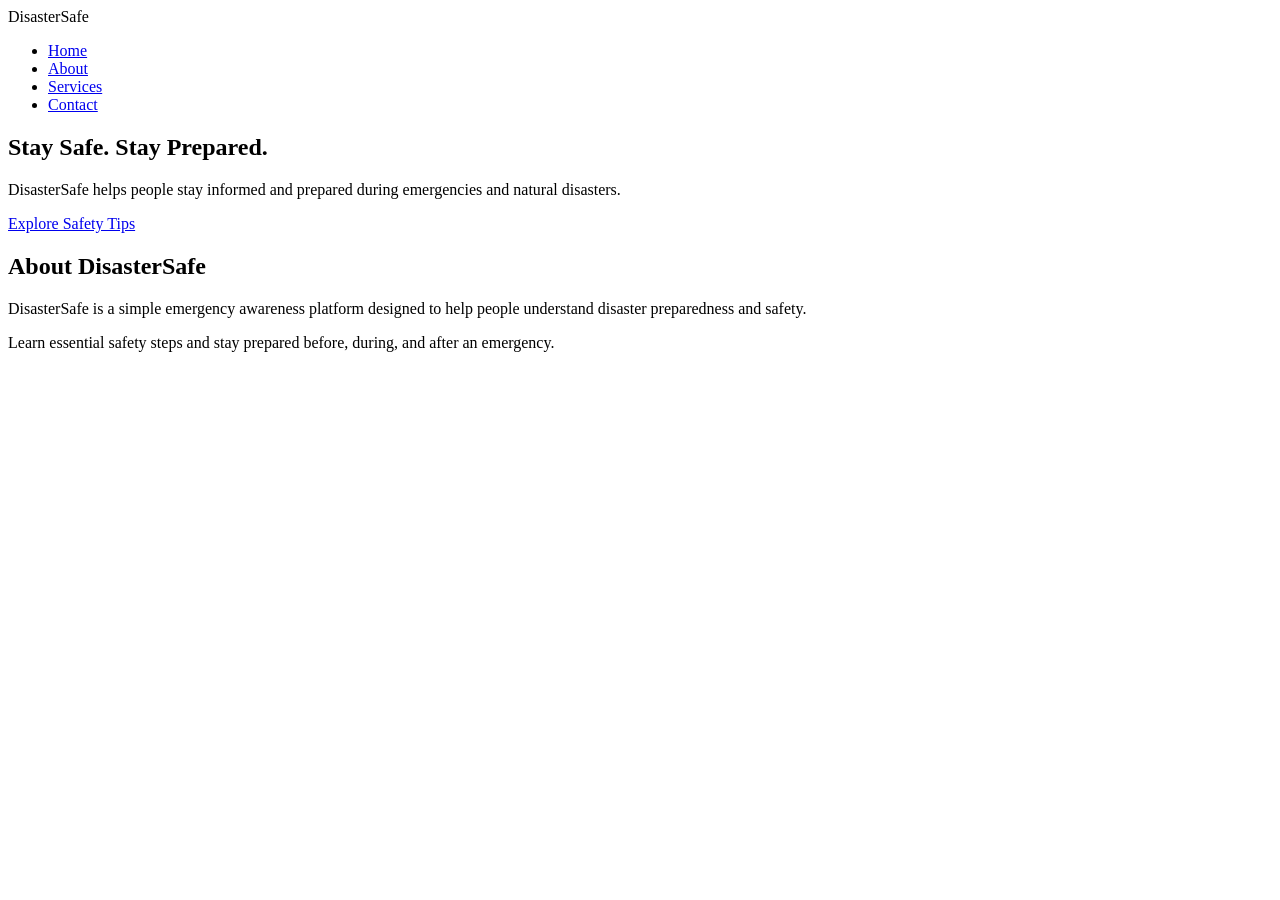
==== WebDev-L1-LandingPage/index.html @ 4199f368 "my index page using  html" ====
<!DOCTYPE html>
<html lang="en">
<head>
    <meta charset="UTF-8">
    <meta name="viewport" content="width=device-width, initial-scale=1.0">
    <title>DisasterSafe - Emergency Support</title>

    <link rel="stylesheet" href="style.css">
</head>

<body>

    <!-- Navigation Bar -->
    <nav class="navbar">
        <div class="logo">DisasterSafe</div>

        <ul class="nav-links">
            <li><a href="#home">Home</a></li>
            <li><a href="#about">About</a></li>
            <li><a href="#services">Services</a></li>
            <li><a href="#contact">Contact</a></li>
        </ul>
    </nav>


    <!-- Hero Section -->
    <section class="hero" id="home">
        <div class="hero-content">
            <h1>Stay Safe. Stay Prepared.</h1>

            <p>
                DisasterSafe helps people stay informed and prepared
                during emergencies and natural disasters.
            </p>

            <a href="#services" class="cta-button">Explore Safety Tips</a>
        </div>
    </section>


    <!-- About Section -->
    <section class="about" id="about">
        <h2>About DisasterSafe</h2>

        <p>
            DisasterSafe is a simple emergency awareness platform designed
            to help people understand disaster preparedness and safety.
        </p>

        <p>
            Learn essential safety steps and stay prepared before,
            during, and after an emergency.
        </p>
    </section>
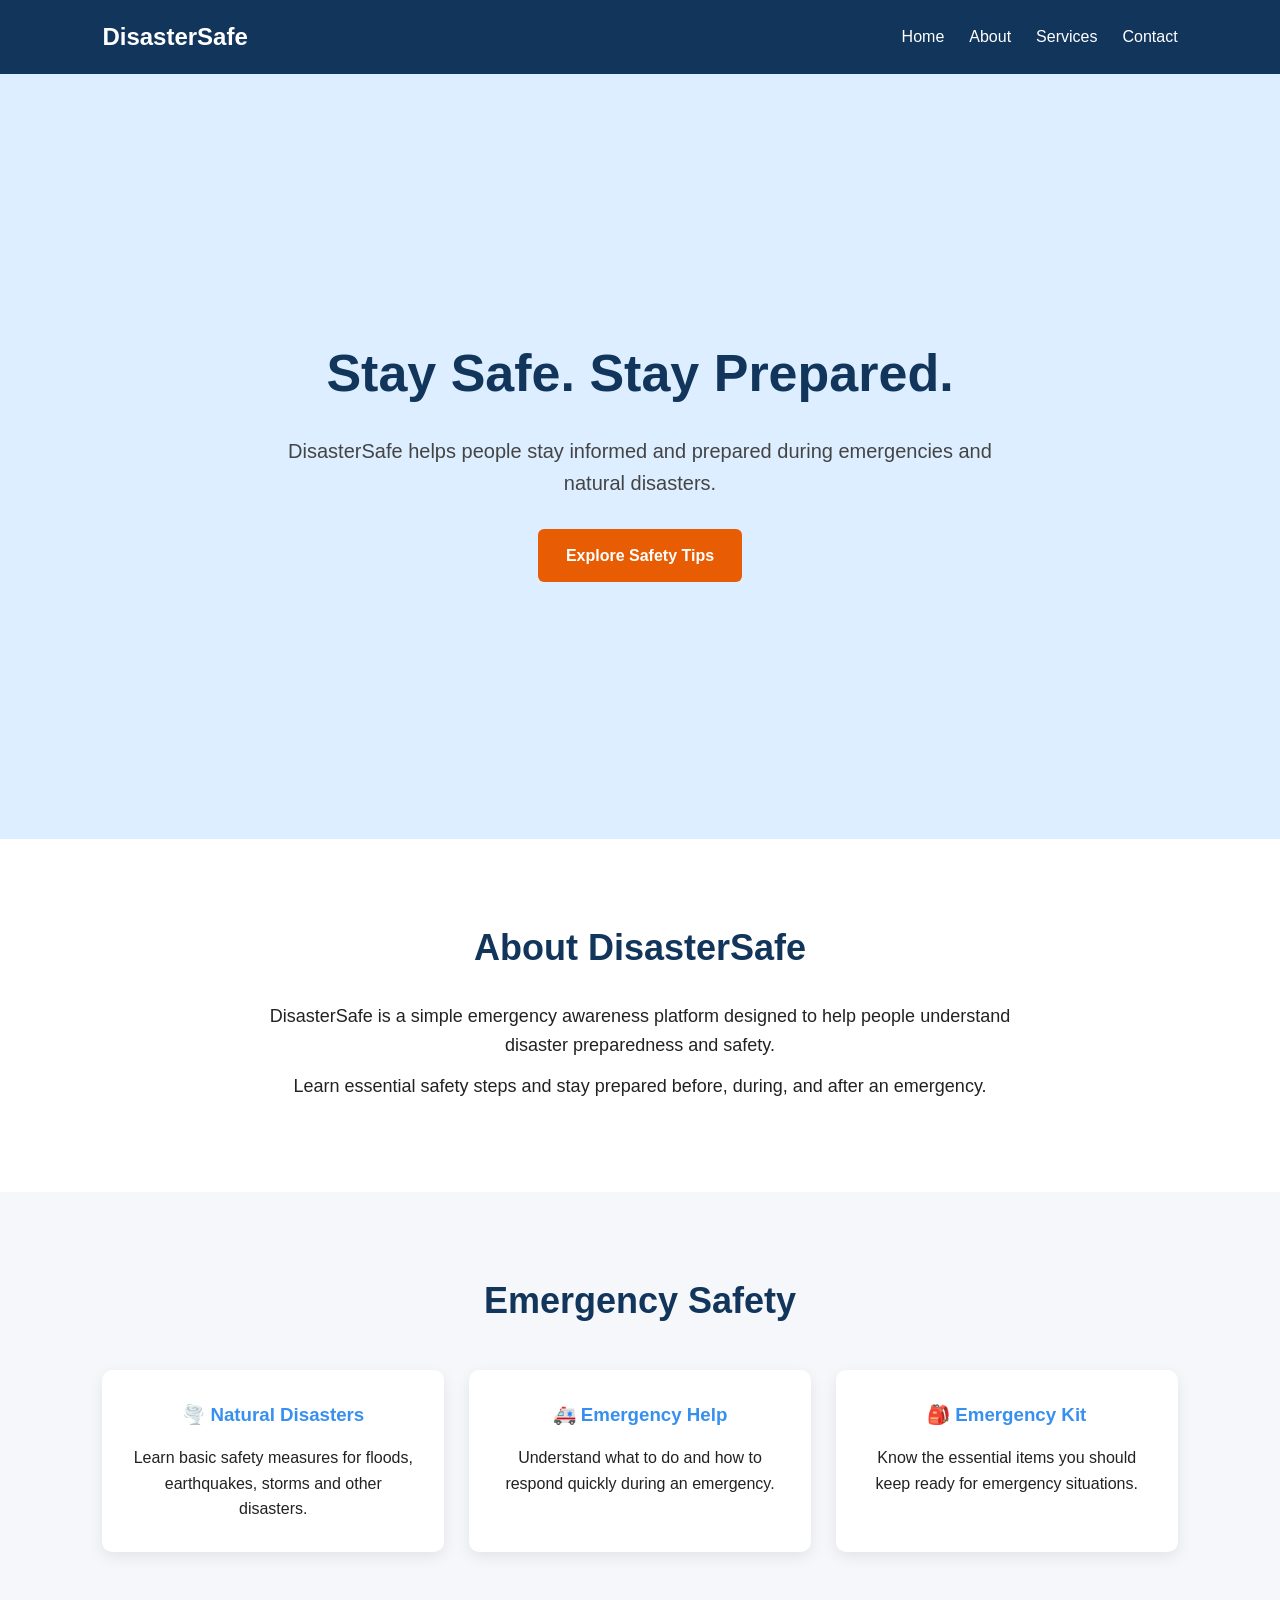
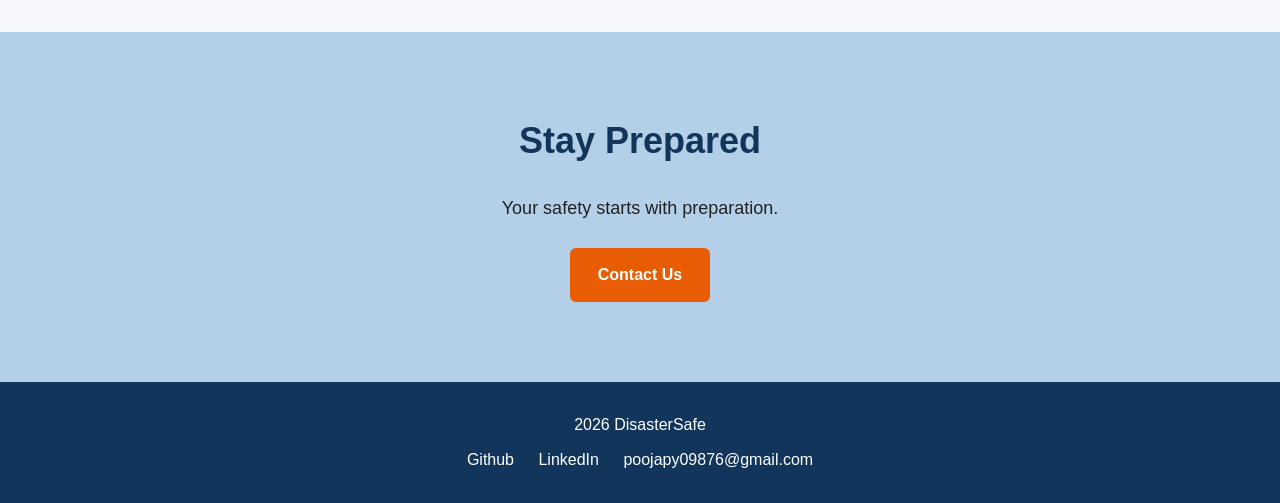
==== commit 02885eaf: "Add style in my landing page" ====
--- a/WebDev-L1-LandingPage/index.html
+++ b/WebDev-L1-LandingPage/index.html
@@ -52,6 +52,67 @@
             during, and after an emergency.
         </p>
     </section>
+    
+<!-- Services Section -->
+    <section class="services" id="services">
+        <h2>Emergency Safety</h2>
+
+        <div class="service-container">
+
+            <div class="service-card">
+                <h3>🌪️ Natural Disasters</h3>
+                <p>
+                    Learn basic safety measures for floods,
+                    earthquakes, storms and other disasters.
+                </p>
+            </div>
+
+            <div class="service-card">
+                <h3>🚑 Emergency Help</h3>
+                <p>
+                    Understand what to do and how to respond
+                    quickly during an emergency.
+                </p>
+            </div>
+
+            <div class="service-card">
+                <h3>🎒 Emergency Kit</h3>
+                <p>
+                    Know the essential items you should keep
+                    ready for emergency situations.
+                </p>
+            </div>
+
+        </div>
+    </section>
 
 
+    <!-- Contact Section -->
+    <section class="contact" id="contact">
+        <h2>Stay Prepared</h2>
+
+        <p>
+            Your safety starts with preparation.
+        </p>
+
+        <a href="mailto:contact@example.com" class="contact-button">
+            Contact Us
+        </a>
+    </section>
+
+
+    <!-- Footer -->
+    <footer>
+        <p> 2026 DisasterSafe </p>
+
+        <div class="footer-links">
+            <a href="poojakumari789">Github</a>
+            <a href="https://www.linkedin.com/in/pooja-yadav-6934aa362?utm_source=share_via&utm_content=profile&utm_medium=member_android">LinkedIn</a>
+            <a href="mailto:poojapy09876@gmail.com">poojapy09876@gmail.com</a>
+        </div>
+    </footer>
+
+</body>
+</html>
+
     
--- a/WebDev-L1-LandingPage/style.css
+++ b/WebDev-L1-LandingPage/style.css
@@ -0,0 +1,238 @@
+/* Basic Reset */
+* {
+    margin: 0;
+    padding: 0;
+    box-sizing: border-box;
+}
+
+html {
+    scroll-behavior: smooth;
+}
+
+body {
+    font-family: Arial, sans-serif;
+    line-height: 1.6;
+    color: #222;
+    background: #f5f7fa;
+}
+
+
+/* Navigation Bar */
+.navbar {
+    position: sticky;
+    top: 0;
+    z-index: 1000;
+
+    display: flex;
+    justify-content: space-between;
+    align-items: center;
+
+    padding: 18px 8%;
+
+    background: #12355b;
+    color: white;
+}
+
+.logo {
+    font-size: 24px;
+    font-weight: bold;
+}
+
+.nav-links {
+    display: flex;
+    gap: 25px;
+    list-style: none;
+}
+
+.nav-links a {
+    color: white;
+    text-decoration: none;
+    font-size: 16px;
+}
+
+.nav-links a:hover {
+    text-decoration: underline;
+}
+
+
+/* Hero Section */
+.hero {
+    min-height: 85vh;
+
+    display: flex;
+    justify-content: center;
+    align-items: center;
+
+    text-align: center;
+
+    padding: 40px 8%;
+
+    background: #dceeff;
+}
+
+.hero-content {
+    max-width: 750px;
+}
+
+.hero h1 {
+    font-size: 52px;
+    margin-bottom: 20px;
+    color: #12355b;
+}
+
+.hero p {
+    font-size: 20px;
+    margin-bottom: 30px;
+    color: #444;
+}
+
+.cta-button,
+.contact-button {
+    display: inline-block;
+
+    padding: 14px 28px;
+
+    background: #e85d04;
+    color: white;
+
+    text-decoration: none;
+
+    border-radius: 6px;
+
+    font-weight: bold;
+}
+
+.cta-button:hover,
+.contact-button:hover {
+    background: #c94d03;
+}
+
+
+/* About Section */
+.about {
+    padding: 80px 8%;
+    text-align: center;
+    background: white;
+}
+
+.about h2,
+.services h2,
+.contact h2 {
+    font-size: 36px;
+    margin-bottom: 25px;
+    color: #12355b;
+}
+
+.about p {
+    max-width: 800px;
+    margin: 12px auto;
+    font-size: 18px;
+}
+
+
+/* Services Section */
+.services {
+    padding: 80px 8%;
+    text-align: center;
+    background: #f5f7fa;
+}
+
+.service-container {
+    display: grid;
+
+    grid-template-columns: repeat(3, 1fr);
+
+    gap: 25px;
+
+    max-width: 1100px;
+
+    margin: 40px auto 0;
+}
+
+.service-card {
+    background: white;
+
+    padding: 30px;
+
+    border-radius: 10px;
+
+    box-shadow: 0 5px 15px rgba(0, 0, 0, 0.08);
+
+    transition: transform 0.3s ease;
+}
+
+.service-card:hover {
+    transform: translateY(-5px);
+}
+
+.service-card h3 {
+    margin-bottom: 15px;
+    color: #3790f0;
+}
+
+
+/* Contact Section */
+.contact {
+    padding: 80px 8%;
+    text-align: center;
+    background: #b4cfe8;
+}
+
+.contact p {
+    font-size: 18px;
+    margin-bottom: 25px;
+}
+
+
+/* Footer */
+footer {
+    padding: 30px 8%;
+
+    text-align: center;
+
+    background: #12355b;
+    color: white;
+}
+
+.footer-links {
+    margin-top: 10px;
+}
+
+.footer-links a {
+    color: white;
+    margin: 0 10px;
+    text-decoration: none;
+}
+
+
+/* Responsive Design */
+@media (max-width: 768px) {
+
+    .navbar {
+        flex-direction: column;
+        gap: 15px;
+    }
+
+    .nav-links {
+        flex-wrap: wrap;
+        justify-content: center;
+        gap: 15px;
+    }
+
+    .hero h1 {
+        font-size: 38px;
+    }
+
+    .hero p {
+        font-size: 17px;
+    }
+
+    .service-container {
+        grid-template-columns: 1fr;
+    }
+
+    .about h2,
+    .services h2,
+    .contact h2 {
+        font-size: 30px;
+    }}
